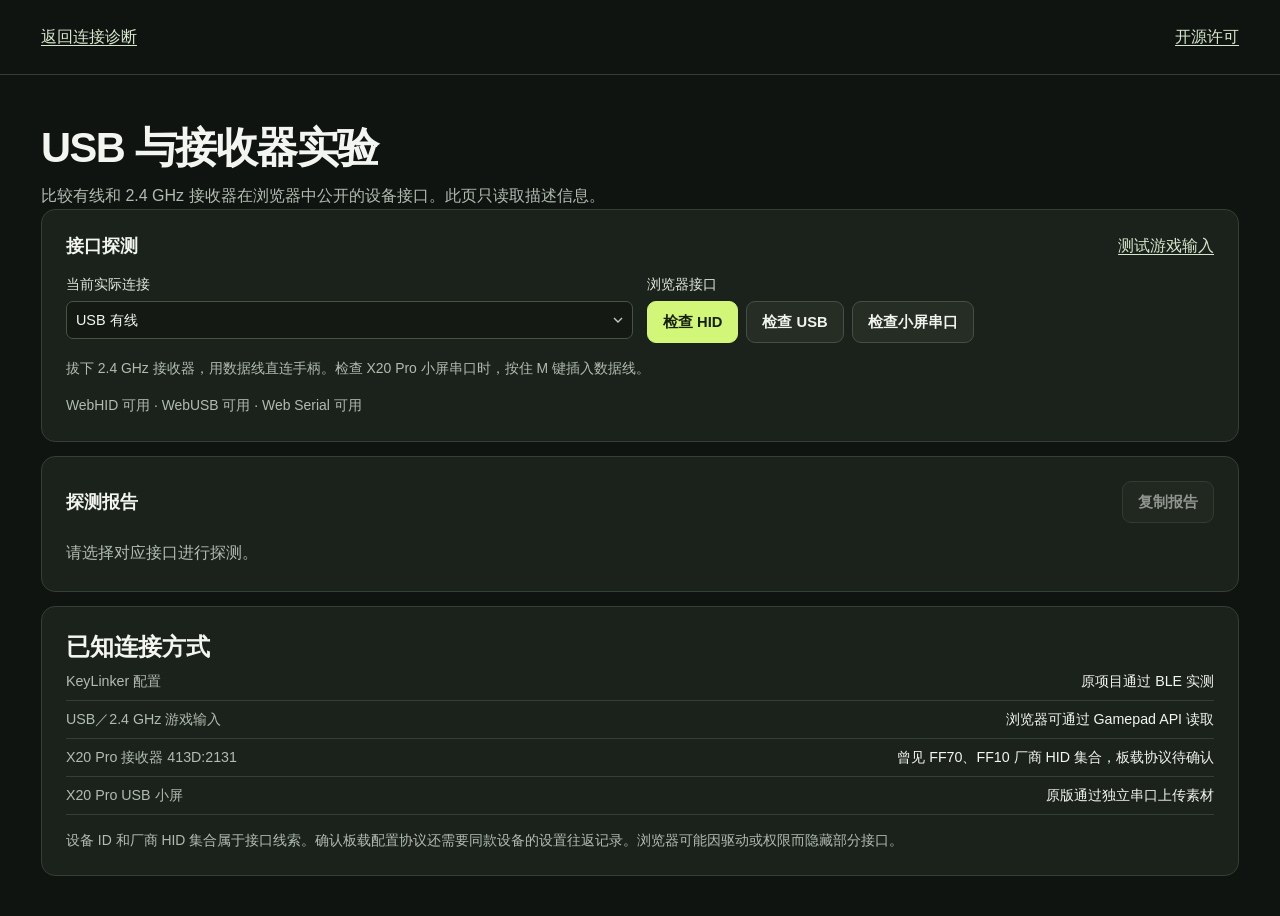
==== web/transport.html @ a683e78e "Add USB and receiver diagnostics for X20CTL Web" ====
<!doctype html>
<!-- SPDX-License-Identifier: GPL-3.0-or-later -->
<html lang="zh-CN">
<head>
  <meta charset="utf-8">
  <meta name="viewport" content="width=device-width, initial-scale=1">
  <meta name="color-scheme" content="dark">
  <title>X20CTL · USB 与接收器实验</title>
  <link rel="icon" href="../assets/x20ctl.png">
  <link rel="stylesheet" href="./style.css">
</head>
<body>
  <header class="topbar"><a class="text-link" href="./index.html#diagnostics">返回连接诊断</a><a class="text-link" href="./index.html#license">开源许可</a></header>
  <div class="notice" id="notice" role="status" hidden></div>
  <main>
    <div class="heading">
      <h1>USB 与接收器实验</h1>
      <p>比较有线和 2.4 GHz 接收器在浏览器中公开的设备接口。此页只读取描述信息。</p>
    </div>
    <section class="panel edit-panel">
      <div class="editor-bar"><h2>接口探测</h2><a class="text-link" href="./index.html#tester">测试游戏输入</a></div>
      <div class="form-grid">
        <label class="field"><span>当前实际连接</span><select id="connection"><option value="cable">USB 有线</option><option value="receiver">2.4 GHz 接收器</option></select></label>
        <div class="field"><span>浏览器接口</span><div class="action-group" id="probe-controls">
          <button class="btn primary" data-probe="hid">检查 HID</button>
          <button class="btn" data-probe="usb">检查 USB</button>
          <button class="btn" data-probe="serial">检查小屏串口</button>
        </div></div>
      </div>
      <p class="help" id="connection-help"></p>
      <p class="help" id="capabilities"></p>
    </section>
    <section class="panel edit-panel transport-result">
      <div class="editor-bar"><h2>探测报告</h2><button class="btn" id="copy" disabled>复制报告</button></div>
      <div id="summary" aria-live="polite"><p class="muted">请选择对应接口进行探测。</p></div>
      <details id="raw" hidden><summary>查看描述符明细</summary><pre class="log" id="report"></pre></details>
    </section>
    <section class="panel edit-panel transport-result">
      <h2>已知连接方式</h2>
      <dl class="device-data">
        <div><dt>KeyLinker 配置</dt><dd>原项目通过 BLE 实测</dd></div>
        <div><dt>USB／2.4 GHz 游戏输入</dt><dd>浏览器可通过 Gamepad API 读取</dd></div>
        <div><dt>X20 Pro 接收器 413D:2131</dt><dd>曾见 FF70、FF10 厂商 HID 集合，板载协议待确认</dd></div>
        <div><dt>X20 Pro USB 小屏</dt><dd>原版通过独立串口上传素材</dd></div>
      </dl>
      <p class="help">设备 ID 和厂商 HID 集合属于接口线索。确认板载配置协议还需要同款设备的设置往返记录。浏览器可能因驱动或权限而隐藏部分接口。</p>
    </section>
  </main>
  <script type="module" src="./transport-page.mjs"></script>
</body>
</html>
---- web/style.css ----
/* SPDX-License-Identifier: GPL-3.0-or-later */
:root {
  font-family: Inter,"Segoe UI","Microsoft YaHei UI","PingFang SC",sans-serif;
  color: #f3f5f0;
  background: #101411;
  --rail: #151a16;
  --panel: #1b221c;
  --line: #333e34;
  --muted: #b1bcb0;
  --lime: #d2f778;
  --dark: #17200f;
  --radius: 14px;
  accent-color: var(--lime);
}

* {
  box-sizing: border-box;
}

body {
  margin: 0;
  min-width: 320px;
}

button,input,select,textarea {
  font: inherit;
}

button,a,select,input[type=range] {
  touch-action: manipulation;
}

button,a,input,select,textarea {
  outline-offset: 4px;
}

button:focus-visible,a:focus-visible,input:focus-visible,select:focus-visible,textarea:focus-visible,summary:focus-visible {
  outline: 2px solid var(--lime);
}

a {
  color: inherit;
  text-decoration: none;
}

button {
  cursor: pointer;
}

button:disabled,select:disabled,input:disabled {
  cursor: default;
  opacity: .55;
}

p {
  margin: 0;
  line-height: 1.65;
}

h1,h2,h3 {
  margin: 0;
}

small {
  font-size: .82rem;
}

.skip {
  position: fixed;
  left: 1rem;
  top: -4rem;
  z-index: 10;
  background: var(--lime);
  color: var(--dark);
  padding: .8rem;
}

.skip:focus {
  top: 1rem;
}

[hidden] {
  display: none!important;
}

.visually-hidden {
  position: absolute;
  width: 1px;
  height: 1px;
  margin: -1px;
  overflow: hidden;
  clip-path: inset(50%);
  white-space: nowrap;
}

.shell {
  display: grid;
  grid-template-columns: 218px minmax(0,1fr);
  min-height: 100vh;
}

.rail {
  position: sticky;
  top: 0;
  height: 100vh;
  display: flex;
  flex-direction: column;
  padding: 28px 16px 20px;
  background: var(--rail);
  border-right: 1px solid var(--line);
}

.brand {
  display: flex;
  gap: 12px;
  align-items: center;
  margin: 0 8px 32px;
}

.brand img {
  background: #272f24;
  border: 1px solid #39473a;
  border-radius: 11px;
  object-fit: contain;
  padding: 4px;
}

.brand strong {
  display: block;
  font-size: 1.36rem;
  line-height: 1;
  letter-spacing: .025em;
}

.brand-dot {
  color: var(--lime);
}

.brand small {
  display: block;
  color: var(--muted);
  margin-top: 5px;
}

.nav-label {
  margin: 23px 12px 7px;
  color: var(--muted);
  font-size: .79rem;
  letter-spacing: .09em;
}

.nav-link {
  display: flex;
  align-items: center;
  gap: 11px;
  padding: 10px 11px;
  margin: 3px 0;
  border: 1px solid transparent;
  border-radius: 9px;
  color: #c4cdc0;
  font-size: .93rem;
  white-space: nowrap;
}

.nav-link:hover {
  background: #252d25;
  color: white;
}

.nav-link[aria-current] {
  color: var(--lime);
  background: #2b3825;
  border-color: #4b5d3b;
  font-weight: 650;
}

.icon {
  width: 19px;
  height: 19px;
  flex: none;
  display: inline-block;
  vertical-align: middle;
  stroke: currentColor;
  stroke-width: 1.65;
  fill: none;
  stroke-linecap: round;
  stroke-linejoin: round;
}

.mobile-nav {
  display: none;
}

.workspace {
  min-width: 0;
  background: radial-gradient(ellipse at 88% 0,#24312768,transparent 46rem);
}

.topbar {
  height: 75px;
  padding: 0 clamp(18px,3.2vw,52px);
  display: flex;
  justify-content: space-between;
  align-items: center;
  border-bottom: 1px solid var(--line);
  gap: 12px;
}

.page-header, .page-tools, .session {
  display: flex;
  align-items: center;
  gap: 10px;
}

.page-header {
  justify-content: space-between;
  gap: 26px;
  margin-bottom: 27px;
}

.page-tools, .session {
  flex-wrap: wrap;
  justify-content: flex-end;
}

.state {
  display: flex;
  align-items: center;
  gap: 7px;
  font-size: .84rem;
  white-space: nowrap;
  color: var(--muted);
  border: 1px solid #39473a;
  background: #1a231b;
  padding: 8px 11px;
  border-radius: 8px;
}

.state:before {
  content: "";
  width: 8px;
  height: 8px;
  flex: none;
  border-radius: 50%;
  background: #727c70;
}

.state.active:before {
  background: var(--lime);
  box-shadow: 0 0 10px #b9f15b80;
}

.state.active {
  color: var(--lime);
}

.draft-menu {
  position: relative;
}

.draft-menu:empty {
  display: none;
}

.draft-menu summary {
  display: flex;
  align-items: center;
  gap: 7px;
  min-height: 36px;
  padding: 6px 10px;
  color: var(--lime);
  background: #293723;
  border: 1px solid #506443;
  border-radius: 8px;
  cursor: pointer;
  white-space: nowrap;
  font-size: .85rem;
  list-style: none;
}

.draft-menu summary::-webkit-details-marker {
  display: none;
}

.draft-menu summary strong {
  min-width: 20px;
  padding: 1px 4px;
  border-radius: 4px;
  text-align: center;
  color: var(--dark);
  background: var(--lime);
}

.draft-menu ul {
  position: absolute;
  z-index: 5;
  right: 0;
  top: 100%;
  min-width: 174px;
  margin: 6px 0 0;
  padding: 5px;
  list-style: none;
  border: 1px solid var(--line);
  border-radius: 9px;
  background: #222d23;
  box-shadow: 0 12px 25px #0006;
}

.draft-menu a {
  display: block;
  white-space: nowrap;
  padding: 8px 9px;
  border-radius: 5px;
}

.draft-menu a:hover {
  background: #334332;
}

.btn {
  display: inline-flex;
  align-items: center;
  justify-content: center;
  gap: 8px;
  min-height: 42px;
  padding: 8px 15px;
  border: 1px solid #445043;
  background: #262d25;
  color: #f1f4ee;
  border-radius: 9px;
  font-size: .92rem;
  font-weight: 650;
  white-space: nowrap;
}

.btn:hover:enabled {
  background: #303a2d;
}

.btn.primary {
  background: var(--lime);
  border-color: var(--lime);
  color: var(--dark);
}

.btn.primary:hover:enabled {
  background: #e3ff9b;
}

.btn.compact {
  min-height: 36px;
  padding: 6px 10px;
  font-size: .85rem;
}

.btn .icon {
  width: 16px;
  height: 16px;
}

main {
  max-width: 1440px;
  margin-inline: auto;
  padding: clamp(22px,3.5vw,48px) clamp(18px,3.2vw,48px) 40px;
}

.notice {
  position: fixed;
  inset: 18px 22px auto auto;
  z-index: 8;
  display: flex;
  align-items: center;
  gap: 14px;
  width: max-content;
  max-width: min(460px,calc(100% - 44px));
  padding: 12px 13px 12px 15px;
  color: #eef9df;
  background: #283824;
  border: 1px solid #526c42;
  border-left: 4px solid var(--lime);
  border-radius: 9px;
  box-shadow: 0 12px 30px #0007;
  line-height: 1.55;
}

.notice.error {
  color: #ffd4bf;
  background: #3b2924;
  border-color: #614238;
  border-left-color: #ffae8e;
}

#dismiss-notice {
  min-width: 29px;
  min-height: 29px;
  border: 0;
  border-radius: 5px;
  color: inherit;
  background: #ffffff10;
  font-size: 1.1rem;
}

.text-link:hover {
  color: var(--lime);
}

.heading h1 {
  font-size: clamp(1.85rem,3.25vw,2.85rem);
  font-weight: 760;
  letter-spacing: -.035em;
  margin-bottom: 7px;
}

.heading p,.muted {
  color: var(--muted);
}

.section-title {
  display: flex;
  align-items: baseline;
  justify-content: space-between;
  gap: 12px;
  margin-bottom: 13px;
}

.section-title h2 {
  font-size: 1.12rem;
}

.dashboard {
  display: grid;
  grid-template-columns: minmax(0,1.9fr) minmax(250px,1fr);
  gap: 18px;
  margin-bottom: 29px;
}

.panel {
  background: var(--panel);
  border: 1px solid var(--line);
  border-radius: var(--radius);
  min-width: 0;
}

.hero {
  position: relative;
  isolation: isolate;
  overflow: hidden;
  display: flex;
  flex-direction: column;
  min-height: clamp(320px,31vw,395px);
  padding: 22px 25px 18px;
  background: radial-gradient(ellipse at 50% 56%,#4b5d42 0%,#303f2f 41%,#202b23 79%);
}

.hero::before {
  content: "";
  position: absolute;
  inset: 0;
  z-index: -1;
  background-image: linear-gradient(#b1caa20a 1px,transparent 1px),linear-gradient(90deg,#b1caa20a 1px,transparent 1px);
  background-size: 26px 26px;
  mask-image: radial-gradient(ellipse,#000 15%,transparent 86%);
}

.hero-top,.hero-bottom {
  display: flex;
  align-items: center;
  justify-content: space-between;
  gap: 12px;
  z-index: 1;
}

.hero-top strong {
  display: block;
  font-size: 1.3rem;
  letter-spacing: -.012em;
}

.hero-top small {
  display: block;
  margin-bottom: 5px;
  color: #c0ceb9;
}

.hero-model {
  display: flex;
  align-items: center;
  gap: 6px;
  font-size: .84rem;
}

.hero-model select {
  padding: 6px 26px 6px 8px;
}

.pad-image {
  position: absolute;
  inset: 57px 6% 34px;
  width: 88%;
  height: calc(100% - 91px);
  object-fit: contain;
  filter: drop-shadow(0 16px 16px #0009);
  pointer-events: none;
}

.hero-bottom {
  margin-top: auto;
  justify-content: flex-end;
  font-size: .83rem;
  color: #c6d0c1;
}

.segmented {
  display: inline-flex;
  background: #171d17;
  border: 1px solid #455144;
  border-radius: 8px;
  padding: 3px;
  gap: 2px;
}

.segmented button {
  border: 0;
  background: transparent;
  color: var(--muted);
  border-radius: 5px;
  padding: 5px 11px;
  min-width: 42px;
}

.segmented button[aria-pressed=true] {
  color: var(--lime);
  background: #334329;
}

.device-card {
  padding: clamp(20px,2.45vw,34px);
  display: flex;
  flex-direction: column;
  gap: 17px;
}

.device-card-offline {
  justify-content: center;
}

.device-card-offline .device-actions {
  margin-top: 3px;
}

.card-top {
  display: flex;
  align-items: center;
  gap: 10px;
}

.card-top h2 {
  font-size: 1.2rem;
}

.icon-tile {
  display: inline-grid;
  place-items: center;
  width: 38px;
  height: 38px;
  flex: none;
  color: var(--lime);
  border: 1px solid #415038;
  border-radius: 9px;
  background: #293526;
}

.device-data {
  margin: 0;
  display: grid;
  gap: 0;
}

.device-data div {
  display: flex;
  justify-content: space-between;
  gap: 10px;
  padding: 9px 0;
  border-bottom: 1px solid var(--line);
  font-size: .89rem;
}

.device-data dt {
  color: var(--muted);
}

.device-data dd {
  margin: 0;
  text-align: right;
  overflow-wrap: anywhere;
}

.device-actions {
  display: flex;
  flex-wrap: wrap;
  gap: 8px;
  margin-top: auto;
}

.device-card p {
  font-size: .93rem;
  color: var(--muted);
}

.device-card .connect-copy {
  max-width: 26ch;
}

.device-help {
  align-self: flex-start;
  font-size: .88rem;
}

.shortcuts {
  display: grid;
  grid-template-columns: repeat(3,minmax(0,1fr));
  gap: 12px;
}

.shortcut {
  padding: 16px;
  min-height: 83px;
  display: grid;
  grid-template-columns: auto 1fr;
  align-items: center;
  gap: 12px;
}

.shortcut:hover {
  border-color: #7a9756;
  background: #252d23;
}

.shortcut h3 {
  font-size: 1rem;
}

.shortcut p {
  margin-top: 3px;
  color: var(--muted);
  font-size: .84rem;
}

.shortcut .icon-tile {
  width: 38px;
  height: 38px;
}

.edit-panel {
  padding: clamp(15px,2vw,24px);
}

.editor-bar,.editor-actions {
  display: flex;
  align-items: center;
  justify-content: space-between;
  gap: 12px;
  flex-wrap: wrap;
}

.editor-bar {
  margin-bottom: 17px;
}

.editor-bar h2 {
  font-size: 1.12rem;
}

.editor-actions {
  margin-top: 21px;
  padding: 13px 0 6px;
  border-top: 1px solid var(--line);
  position: sticky;
  bottom: 0;
  z-index: 2;
  background: var(--panel);
}

.action-group {
  display: flex;
  flex-wrap: wrap;
  gap: 8px;
}

.form-grid {
  display: grid;
  grid-template-columns: repeat(2,minmax(0,1fr));
  gap: 14px;
}

.field {
  display: grid;
  align-content: start;
  gap: 7px;
  color: #e0e7dc;
  font-size: .9rem;
}

.field small {
  color: var(--muted);
}

select,input:not([type=range],[type=checkbox],[type=color]),textarea {
  color: #f4f7f1;
  background-color: #141914;
  border: 1px solid #465443;
  border-radius: 7px;
  min-height: 38px;
  padding: 6px 9px;
  width: 100%;
}

select {
  appearance: none;
  padding-right: 25px;
  background-image: url("data:image/svg+xml,%3Csvg xmlns='http://www.w3.org/2000/svg' width='12' height='12' viewBox='0 0 12 12'%3E%3Cpath d='m2 4 4 4 4-4' fill='none' stroke='%23bfcbb9' stroke-width='1.4'/%3E%3C/svg%3E");
  background-repeat: no-repeat;
  background-position: right 8px center;
}

.subpanel {
  background: #171c17;
  border: 1px solid var(--line);
  border-radius: 11px;
  padding: 15px;
}

.subpanel h3 {
  margin-bottom: 12px;
  font-size: 1rem;
}

.range-row {
  display: flex;
  align-items: center;
  gap: 11px;
}

.range-row input {
  width: 100%;
  min-width: 0;
}

.range-row output {
  min-width: 3.5ch;
  text-align: right;
  font-variant-numeric: tabular-nums;
}

.curve {
  height: 150px;
  width: 100%;
  display: block;
  margin: 10px 0;
}

.curve-grid {
  stroke: #465444;
  stroke-width: 1;
}

.curve-base {
  stroke: #73806c;
  stroke-dasharray: 5 5;
  stroke-width: 1.25;
}

.curve-line {
  stroke: var(--lime);
  stroke-width: 2.5;
  fill: none;
  stroke-linejoin: round;
}

.curve-dot {
  fill: var(--lime);
}

.curve-controls {
  margin-top: 12px;
}

.curve-advanced {
  margin-top: 15px;
  padding-top: 11px;
  border-top: 1px solid var(--line);
  color: var(--muted);
}

.curve-advanced summary {
  cursor: pointer;
  font-size: .9rem;
}

.curve-switches {
  margin-top: 8px;
  display: flex;
  flex-wrap: wrap;
  gap: 4px 13px;
}

.switch {
  display: flex;
  align-items: center;
  gap: 7px;
  min-height: 32px;
  color: var(--muted);
  font-size: .86rem;
}

.switch input {
  width: 16px;
  height: 16px;
}

.macro-list {
  display: grid;
  gap: 8px;
  list-style: none;
  padding: 0;
  margin: 12px 0;
}

.mini {
  border: 1px solid #3e4a3b;
  border-radius: 7px;
  color: #eef3ed;
  background: #252d24;
  padding: 6px 8px;
  min-height: 36px;
}

.mini:hover:enabled {
  background: #384434;
}

.swatch {
  width: 100%;
  height: 43px;
  padding: 3px;
  background: #141914;
  border: 1px solid #465443;
  border-radius: 8px;
}

.log {
  white-space: pre-wrap;
  overflow-wrap: anywhere;
  max-height: 460px;
  overflow: auto;
  direction: ltr;
  color: #d1deca;
  background: #141914;
  border: 1px solid var(--line);
  border-radius: 8px;
  padding: 14px;
  margin: 12px 0 0;
  font: .84rem/1.65 Consolas,monospace;
}

.test-grid {
  display: grid;
  grid-template-columns: repeat(auto-fit,minmax(min(100%,390px),1fr));
  gap: 13px;
}

.button-test {
  display: flex;
  flex-wrap: wrap;
  gap: 7px;
}

.test-chip {
  background: #242b23;
  border: 1px solid var(--line);
  border-radius: 7px;
  min-width: 39px;
  text-align: center;
  padding: 6px 8px;
  font-size: .85rem;
}

.test-chip.pressed {
  background: var(--lime);
  color: var(--dark);
  border-color: var(--lime);
}

.axis-list {
  display: grid;
  grid-template-columns: repeat(2,minmax(0,1fr));
  gap: 12px 22px;
  margin: 17px 0 0;
  padding-top: 14px;
  border-top: 1px solid var(--line);
}

.axis-list dt {
  margin-bottom: 5px;
  font-size: .88rem;
  color: var(--muted);
}

.axis-list dd {
  display: grid;
  grid-template-columns: minmax(0,1fr) 5.2ch;
  align-items: center;
  gap: 10px;
  margin: 0;
  color: #d8ebce;
  font: .86rem Consolas,monospace;
  text-align: right;
}

.axis-track {
  position: relative;
  height: 7px;
  border-radius: 8px;
  background: linear-gradient(90deg,#344432 0 49.5%,#7b8c75 49.5% 50.5%,#344432 50.5%);
}

.axis-track::after {
  content: '';
  position: absolute;
  left: var(--position);
  top: 50%;
  width: 8px;
  height: 12px;
  transform: translate(-50%,-50%);
  border-radius: 3px;
  background: var(--lime);
}

.text-link {
  color: #d7e7cd;
  text-decoration: underline;
  text-underline-offset: 3px;
}

.help {
  margin-top: 14px;
  color: var(--muted);
  font-size: .87rem;
}

@media(max-width:1050px) {
  .shell {
    grid-template-columns: 192px minmax(0,1fr);
  }
  .rail {
    padding-inline: 13px;
  }
}

@media(max-width:790px) {
  .shell {
    display: block;
  }
  .rail {
    position: static;
    height: auto;
    display: flex;
    flex-direction: row;
    align-items: center;
    justify-content: space-between;
    gap: 12px;
    padding: 13px clamp(15px,3.2vw,26px);
    border-right: 0;
    border-bottom: 1px solid var(--line);
  }
  .brand {
    margin: 0;
  }
  .brand img {
    width: 35px;
    height: 35px;
  }
  .brand strong {
    font-size: 1.2rem;
  }
  .brand small {
    font-size: .72rem;
  }
  .rail nav {
    display: none;
  }

  .mobile-nav {
    display: block;
    width: min(48%,185px);
  }

  .mobile-nav select {
    min-height: 41px;
    background-color: #232e24;
  }

  .topbar {
    height: auto;
    min-height: 58px;
    padding-block: 8px;
  }
  .page-header {
    display: grid;
    justify-content: stretch;
    gap: 12px;
    margin-bottom: 20px;
  }

  .page-tools, .session {
    justify-content: flex-start;
  }

  .draft-menu ul {
    right: auto;
    left: 0;
  }

  .dashboard {
    grid-template-columns: minmax(0,1fr) minmax(230px,.7fr);
  }
  .hero {
    min-height: 320px;
  }
}

@media(max-width:570px) {
  main {
    padding-top: 21px;
  }
  .dashboard,.form-grid,.test-grid {
    grid-template-columns: 1fr;
  }
  .hero {
    min-height: 315px;
    padding-inline: 13px;
  }
  .shortcuts {
    grid-template-columns: repeat(2,minmax(0,1fr));
  }
  .shortcut {
    grid-template-columns: 1fr;
    gap: 8px;
    min-height: 104px;
    align-content: start;
  }
  .shortcut .icon-tile {
    width: 30px;
    height: 30px;
  }
  .session {
    gap: 7px;
  }
  .session .btn {
    padding-inline: 9px;
  }
  .state {
    font-size: .75rem;
  }
  .notice {
    font-size: .9rem;
  }
  .axis-list {
    grid-template-columns: 1fr;
  }
  .device-card {
    gap: 12px;
  }
  .device-actions .btn {
    font-size: .86rem;
  }
}

.hero-model {
  white-space: nowrap;
}

.mapping-workspace {
  display: grid;
  grid-template-columns: minmax(0,.95fr) minmax(0,1.05fr);
  align-items: start;
  gap: 17px;
}

.mapping-device {
  padding: clamp(14px,2vw,24px);
}

.mapping-device-heading, .macro-toolbar {
  display: flex;
  justify-content: space-between;
  align-items: center;
  flex-wrap: wrap;
  gap: 8px;
}

.mapping-drafts {
  color: var(--lime);
  font-size: .85rem;
}

.mapping-switch {
  display: flex;
  margin: 13px 0 12px;
}

.mapping-switch button {
  flex: 1;
  min-height: 38px;
  font-weight: 650;
}

.mapping-photo {
  position: relative;
  width: 100%;
  aspect-ratio: 3/2;
  container-type: inline-size;
  border: 1px solid #3b4938;
  border-radius: 12px;
  background: radial-gradient(ellipse at 50% 52%,#3a4733,#1a241a 80%);
}

.mapping-photo img {
  display: block;
  width: 100%;
  height: 100%;
  object-fit: contain;
  filter: drop-shadow(0 13px 13px #0008);
}

.mapping-hotspot {
  position: absolute;
  left: var(--x);
  top: var(--y);
  transform: translate(-50%,-50%);
  display: grid;
  place-items: center;
  min-width: 22px;
  min-height: 22px;
  padding: 1px 5px;
  border: 1px solid #d5edc797;
  border-radius: 6px;
  background: #141c14e6;
  color: #eef5e9;
  font-size: clamp(.65rem,2.5cqw,.86rem);
  font-weight: 650;
  line-height: 1;
}

.mapping-hotspot.direction {
  min-width: clamp(14px,4cqw,20px);
  min-height: clamp(14px,4cqw,20px);
  padding: 0 2px;
}

.mapping-hotspot:hover:enabled, .mapping-hotspot[aria-pressed=true] {
  border-color: var(--lime);
  background: var(--lime);
  color: var(--dark);
  z-index: 1;
}

.mapping-inputs, .mapping-options {
  display: grid;
  grid-template-columns: repeat(auto-fill,minmax(58px,1fr));
  gap: 7px;
}

.mapping-inputs {
  margin-top: 12px;
  grid-template-columns: repeat(auto-fill,minmax(67px,1fr));
}

.mapping-inputs.paddle-inputs {
  grid-template-columns: repeat(auto-fit,minmax(49px,1fr));
}

.mapping-input, .mapping-option {
  min-width: 0;
  min-height: 42px;
  padding: 7px 8px;
  border: 1px solid #3e4a3c;
  border-radius: 8px;
  color: #e7efe3;
  background: #252e24;
  font-weight: 630;
  overflow-wrap: anywhere;
}

.mapping-input span, .mapping-input small {
  display: block;
}

.mapping-input small {
  color: var(--muted);
  margin-top: 1px;
  font-size: .74rem;
}

.mapping-input.pending small, .mapping-input.pending span {
  color: var(--lime);
}

.mapping-input:hover:enabled, .mapping-option:hover:enabled {
  border-color: #82986e;
}

.mapping-input[aria-pressed=true], .mapping-option[aria-pressed=true] {
  border-color: var(--lime);
  color: var(--lime);
  background: #303e23;
}

.mapping-option.default-option {
  grid-column: span 2;
}

.mapping-flow {
  display: grid;
  grid-template-columns: minmax(0,1fr) auto minmax(0,1fr);
  align-items: center;
  gap: 12px;
  color: #a4b79b;
  margin: 0 0 18px;
}

.mapping-flow div {
  display: grid;
  gap: 5px;
  min-width: 0;
  padding: 13px;
  border: 1px solid #3b4839;
  border-radius: 10px;
  background: #171e17;
}

.mapping-flow div:last-child {
  border-color: #526844;
  background: #232e20;
}

.mapping-flow strong {
  font-size: clamp(1.1rem,2.5vw,1.7rem);
  color: #f0f4ee;
  overflow-wrap: anywhere;
}

.mapping-flow div:last-child strong {
  color: var(--lime);
}

.mapping-empty {
  color: var(--muted);
  margin: 0 0 13px;
}

.mapping-editor .editor-bar {
  border-bottom: 1px solid var(--line);
  padding-bottom: 12px;
}

.macro-card {
  border: 1px solid #384536;
  border-radius: 9px;
  background: #171d17;
}

.macro-row {
  display: flex;
  align-items: center;
  justify-content: space-between;
  gap: 8px;
  padding: 7px;
}

.macro-summary {
  display: grid;
  grid-template-columns: 26px minmax(0,1fr) auto;
  align-items: center;
  flex: 1;
  gap: 8px;
  min-width: 0;
  min-height: 40px;
  padding: 5px;
  border: 0;
  border-radius: 6px;
  color: #e7efe3;
  background: transparent;
  text-align: left;
}

.macro-summary:hover, .macro-summary[aria-expanded=true] {
  background: #293527;
}

.macro-summary strong {
  overflow-wrap: anywhere;
}

.macro-summary span {
  color: var(--muted);
  font-size: .83rem;
  white-space: nowrap;
}

.step-no {
  display: grid;
  place-items: center;
  min-height: 26px;
  border-radius: 5px;
  background: #303d2c;
}

.macro-order {
  gap: 4px;
}

.macro-order .mini {
  min-height: 36px;
  padding-inline: 6px;
  white-space: nowrap;
  font-size: .81rem;
}

.macro-detail, .macro-fields {
  display: grid;
  gap: 12px;
}

.macro-detail {
  padding: 11px;
  border-top: 1px solid var(--line);
}

.macro-fields {
  grid-template-columns: repeat(3,minmax(0,1fr));
}

@media (max-width: 1030px) {
  .mapping-workspace {
    grid-template-columns: minmax(0,1fr);
  }

  .mapping-photo {
    max-width: 560px;
    margin: auto;
  }
}

@media (max-width: 480px) {
  .macro-row {
    flex-wrap: wrap;
  }

  .macro-summary {
    flex-basis: 100%;
  }

  .macro-fields {
    grid-template-columns: repeat(2,minmax(0,1fr));
  }

  .macro-fields .field:first-child {
    grid-column: 1 / -1;
  }

  .mapping-inputs {
    grid-template-columns: repeat(auto-fill,minmax(57px,1fr));
  }
}

.transport-result {
  margin-top: 14px;
}

.transport-result details {
  margin-top: 14px;
}
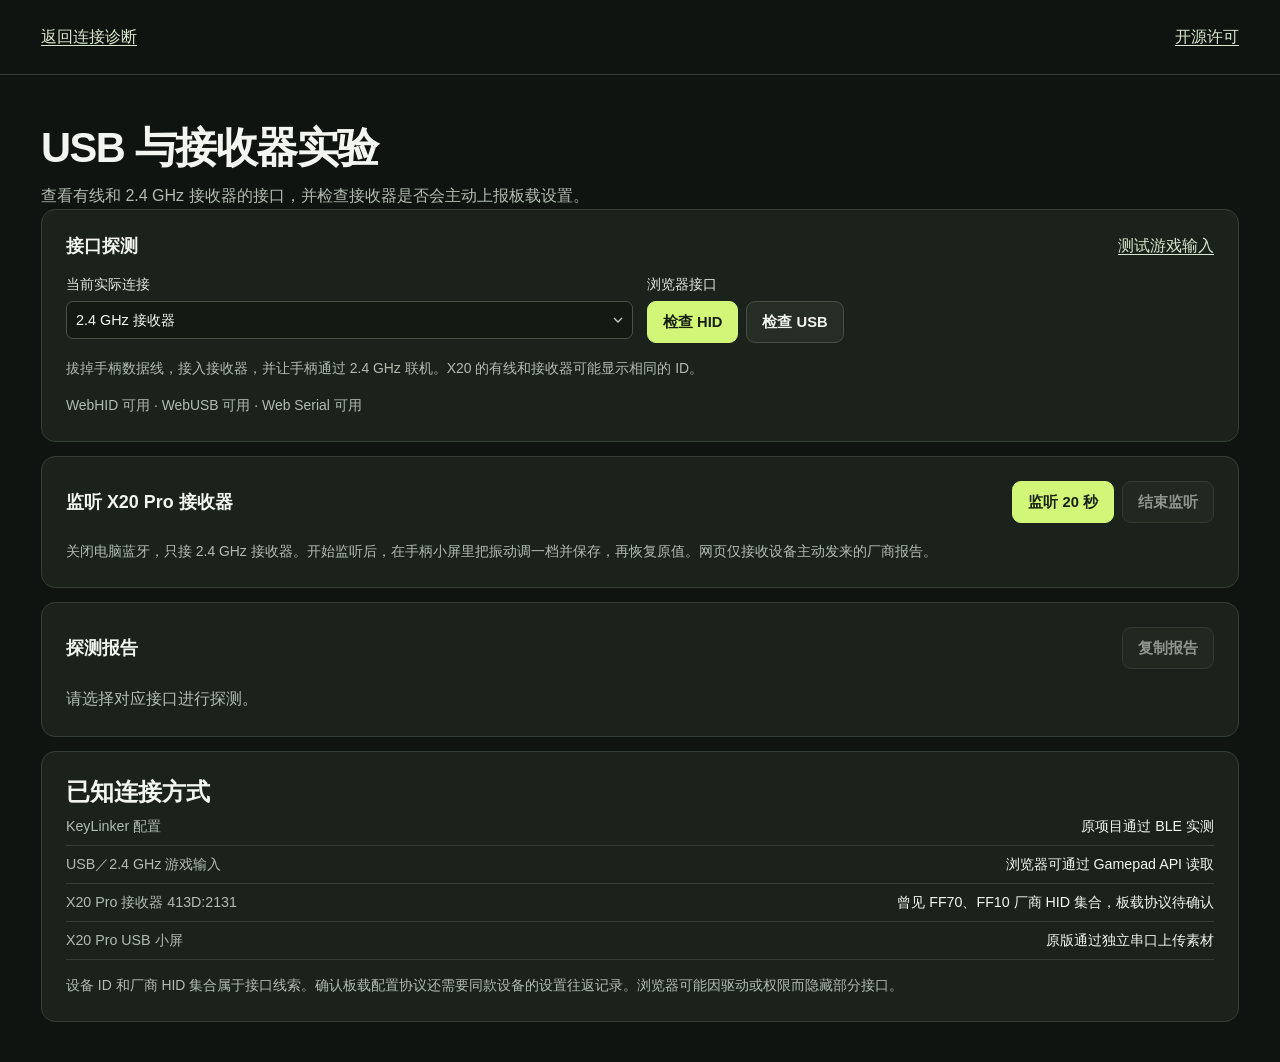
==== commit 6f7fea11: "Investigate X20 Pro settings without Bluetooth" ====
--- a/web/transport.html
+++ b/web/transport.html
@@ -15,12 +15,12 @@
   <main>
     <div class="heading">
       <h1>USB 与接收器实验</h1>
-      <p>比较有线和 2.4 GHz 接收器在浏览器中公开的设备接口。此页只读取描述信息。</p>
+      <p>查看有线和 2.4 GHz 接收器的接口，并检查接收器是否会主动上报板载设置。</p>
     </div>
     <section class="panel edit-panel">
       <div class="editor-bar"><h2>接口探测</h2><a class="text-link" href="./index.html#tester">测试游戏输入</a></div>
       <div class="form-grid">
-        <label class="field"><span>当前实际连接</span><select id="connection"><option value="cable">USB 有线</option><option value="receiver">2.4 GHz 接收器</option></select></label>
+        <label class="field"><span>当前实际连接</span><select id="connection"><option value="receiver">2.4 GHz 接收器</option><option value="cable">USB 有线</option></select></label>
         <div class="field"><span>浏览器接口</span><div class="action-group" id="probe-controls">
           <button class="btn primary" data-probe="hid">检查 HID</button>
           <button class="btn" data-probe="usb">检查 USB</button>
@@ -30,12 +30,21 @@
       <p class="help" id="connection-help"></p>
       <p class="help" id="capabilities"></p>
     </section>
-    <section class="panel edit-panel transport-result">
+    <section class="panel edit-panel" style="margin-top:14px">
+      <div class="editor-bar"><h2>监听 X20 Pro 接收器</h2><div class="action-group">
+        <button class="btn primary" id="observe">监听 20 秒</button>
+        <button class="btn" id="stop" disabled>结束监听</button>
+      </div></div>
+      <p class="help">关闭电脑蓝牙，只接 2.4 GHz 接收器。开始监听后，在手柄小屏里把振动调一档并保存，再恢复原值。网页仅接收设备主动发来的厂商报告。</p>
+      <p class="muted" id="observation-status" role="status"></p>
+      <details id="observation-raw" hidden><summary>查看监听明细</summary><pre class="log" id="observation"></pre></details>
+    </section>
+    <section class="panel edit-panel" style="margin-top:14px">
       <div class="editor-bar"><h2>探测报告</h2><button class="btn" id="copy" disabled>复制报告</button></div>
       <div id="summary" aria-live="polite"><p class="muted">请选择对应接口进行探测。</p></div>
       <details id="raw" hidden><summary>查看描述符明细</summary><pre class="log" id="report"></pre></details>
     </section>
-    <section class="panel edit-panel transport-result">
+    <section class="panel edit-panel" style="margin-top:14px">
       <h2>已知连接方式</h2>
       <dl class="device-data">
         <div><dt>KeyLinker 配置</dt><dd>原项目通过 BLE 实测</dd></div>
--- a/web/style.css
+++ b/web/style.css
@@ -1374,11 +1374,3 @@
   }
 }
 
-.transport-result {
-  margin-top: 14px;
-}
-
-.transport-result details {
-  margin-top: 14px;
-}
-
